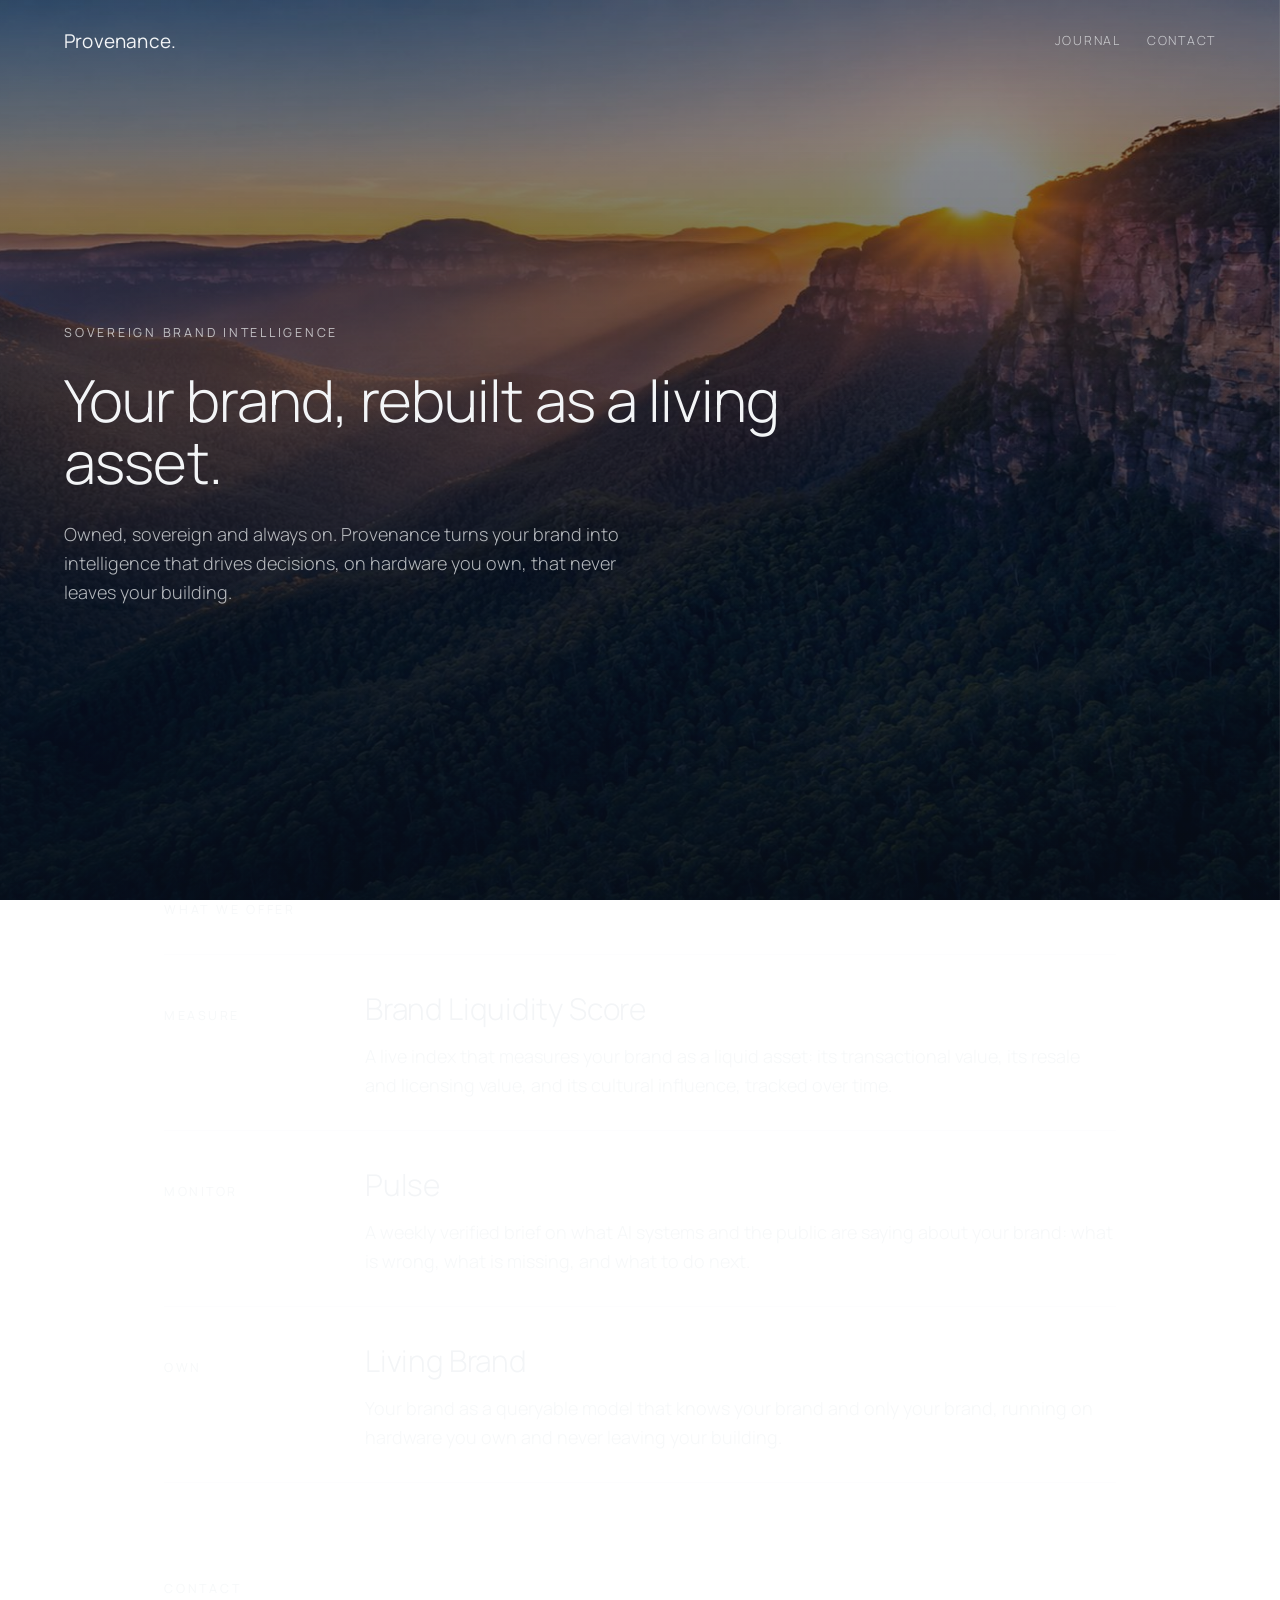
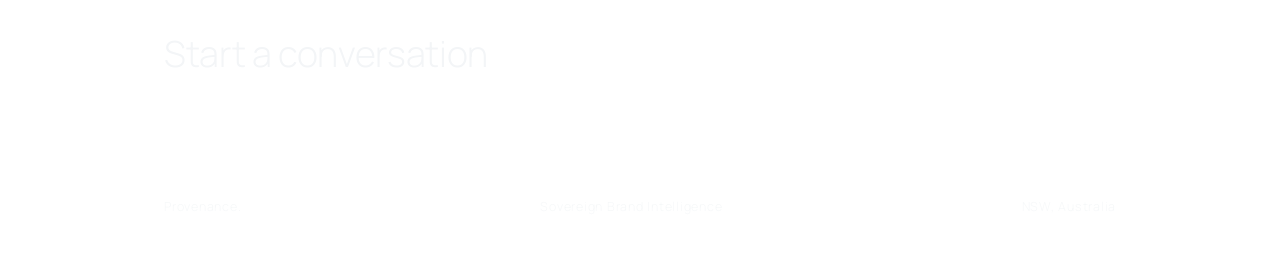
==== index.html @ 849bb7fc "Provenance Studio site + journal" ====
<!doctype html>
<html lang="en-AU">
<head>
<meta charset="utf-8">
<meta name="viewport" content="width=device-width, initial-scale=1">
<title>Provenance · Sovereign Brand Intelligence</title>
<meta name="description" content="Provenance rebuilds your brand as a living, sovereign asset. Owned, on hardware you control, never leaving your building.">
<link rel="canonical" href="https://provenancestudio.ai/">
<meta property="og:type" content="website">
<meta property="og:title" content="Provenance · Sovereign Brand Intelligence">
<meta property="og:description" content="Your brand, rebuilt as a living, sovereign asset. Owned, on hardware you control, never leaving your building.">
<meta property="og:url" content="https://provenancestudio.ai/">
<meta property="og:image" content="https://provenancestudio.ai/og.jpg">
<meta name="twitter:card" content="summary_large_image">
<meta name="twitter:title" content="Provenance · Sovereign Brand Intelligence">
<meta name="twitter:description" content="Your brand, rebuilt as a living, sovereign asset.">
<meta name="twitter:image" content="https://provenancestudio.ai/og.jpg">
<meta name="robots" content="index,follow,max-image-preview:large">
<meta name="author" content="Provenance Studio">
<link rel="alternate" type="text/plain" href="/llms.txt" title="llms.txt">
<script type="application/ld+json">
{
  "@context":"https://schema.org",
  "@type":"Organization",
  "name":"Provenance",
  "legalName":"Provenance Studio",
  "url":"https://provenancestudio.ai/",
  "slogan":"Sovereign Brand Intelligence",
  "description":"Provenance rebuilds a brand as a living, queryable asset: a model trained on the brand and only that brand, running on hardware the client owns, that never leaves the building and compounds in value over time.",
  "email":"pete@provenancestudio.ai",
  "areaServed":"AU",
  "address":{"@type":"PostalAddress","addressRegion":"NSW","addressCountry":"AU"},
  "founder":[{"@type":"Person","name":"Pete Galmes"},{"@type":"Person","name":"Alex Vitlin"}],
  "makesOffer":[
    {"@type":"Offer","itemOffered":{"@type":"Service","name":"Brand Liquidity Score","description":"A live index that measures a brand as a liquid asset: transactional value, resale and licensing value, and cultural influence, tracked over time."}},
    {"@type":"Offer","itemOffered":{"@type":"Service","name":"Pulse","description":"A weekly verified brief on what AI systems and the public are saying about a brand: what is wrong, what is missing, and what to do next."}},
    {"@type":"Offer","itemOffered":{"@type":"Service","name":"Living Brand","description":"A brand rebuilt as a queryable model that knows the brand and only that brand, running on hardware the client owns and never leaving their building."}}
  ]
}
</script>
<link rel="preconnect" href="https://fonts.googleapis.com">
<link rel="preconnect" href="https://fonts.gstatic.com" crossorigin>
<link href="https://fonts.googleapis.com/css2?family=Manrope:wght@300;400&display=swap" rel="stylesheet">
<style>
  :root{
    --copy:clamp(16px,1.55vw,18px);
    --white:#F3F5F7;
    --dim:rgba(243,245,247,.72);
    --line:rgba(243,245,247,.20);
    --maxw:1080px;
    --gutter:clamp(22px,5vw,64px);
    --font:"Manrope",system-ui,-apple-system,sans-serif;
  }
  *{box-sizing:border-box}
  html{-webkit-text-size-adjust:100%;scroll-behavior:smooth}
  body{margin:0;font-family:var(--font);font-weight:300;color:var(--white);
    font-size:var(--copy);line-height:1.62;-webkit-font-smoothing:antialiased}
  a{color:inherit}
  ::selection{background:rgba(243,245,247,.85);color:#0C1826}

  /* fixed photographic background + legibility scrim */
  .bg{position:fixed;inset:0;z-index:-2;
    background:url("[data-uri]") center/cover no-repeat}
  .scrim{position:fixed;inset:0;z-index:-1;
    background:linear-gradient(180deg,rgba(8,16,28,.42) 0%,rgba(8,16,28,.58) 42%,rgba(8,16,28,.78) 100%)}

  .wrap{max-width:var(--maxw);margin:0 auto;padding:0 var(--gutter)}
  .eyebrow{font-size:12.5px;font-weight:400;letter-spacing:.22em;text-transform:uppercase;color:var(--dim)}

  /* top bar */
  .top{display:flex;align-items:center;justify-content:space-between;
    padding:26px var(--gutter);position:absolute;top:0;left:0;right:0;z-index:5}
  .brand{font-size:19px;font-weight:400;letter-spacing:.01em;text-decoration:none}
  .top a.contact{text-decoration:none;color:var(--dim);letter-spacing:.14em;
    text-transform:uppercase;font-size:12.5px;transition:color .2s}
  .top a.contact:hover{color:var(--white)}

  /* hero */
  .hero{min-height:100svh;display:flex;flex-direction:column;justify-content:center;
    padding:120px var(--gutter) 90px}
  .hero-in{max-width:760px}
  .hero .eyebrow{margin-bottom:26px}
  .statement{font-weight:300;font-size:clamp(30px,5.4vw,58px);line-height:1.08;
    letter-spacing:-.015em;margin:0}
  .sub{margin:26px 0 0;max-width:54ch;color:var(--dim);font-weight:300}

  /* offerings */
  .offer{padding:0 0 96px}
  .offer .eyebrow{margin-bottom:34px}
  .item{padding:30px 0;border-top:1px solid var(--line);
    display:grid;grid-template-columns:150px 1fr;gap:clamp(16px,4vw,54px);align-items:baseline}
  .item:last-child{border-bottom:1px solid var(--line)}
  .item .tag{font-size:12.5px;letter-spacing:.2em;text-transform:uppercase;color:var(--dim);font-weight:400}
  .item h3{margin:0 0 8px;font-weight:300;font-size:clamp(23px,2.6vw,30px);letter-spacing:-.01em}
  .item p{margin:0;color:var(--dim);font-weight:300}
  @media(max-width:620px){.item{grid-template-columns:1fr;gap:10px;padding:26px 0}}

  /* contact */
  .contact-sec{padding:0 0 110px}
  .contact-sec .eyebrow{margin-bottom:26px}
  .mails{display:flex;flex-direction:column;gap:14px}
  .mails a{font-size:clamp(22px,3.4vw,36px);font-weight:300;letter-spacing:-.01em;
    text-decoration:none;width:fit-content;border-bottom:1px solid transparent;
    padding-bottom:2px;transition:border-color .2s}
  .mails a:hover{border-color:var(--white)}

  footer{padding:0 0 46px}
  .foot{display:flex;justify-content:space-between;flex-wrap:wrap;gap:8px;
    color:var(--dim);font-size:12.5px;letter-spacing:.06em}

  .topnav{display:flex;gap:26px;align-items:center}
  .topnav a{text-decoration:none;color:var(--dim);letter-spacing:.14em;text-transform:uppercase;font-size:12.5px;transition:color .2s}
  .topnav a:hover{color:var(--white)}
  a:focus-visible{outline:1px solid var(--white);outline-offset:4px}
  .rise{opacity:0;transform:translateY(14px);transition:opacity .8s ease,transform .8s ease}
  .rise.in{opacity:1;transform:none}
  @media(prefers-reduced-motion:reduce){.rise{opacity:1;transform:none;transition:none}html{scroll-behavior:auto}}
</style>
<script type="application/ld+json">
{"@context":"https://schema.org","@type":"WebSite","name":"Provenance","url":"https://provenancestudio.ai/","inLanguage":"en-AU","publisher":{"@type":"Organization","name":"Provenance"}}
</script>
</head>
<body id="top">
<div class="bg"></div><div class="scrim"></div>

<div class="top">
  <a class="brand" href="#top">Provenance.</a>
  <nav class="topnav">
    <a href="blog/">Journal</a>
    <a href="mailto:pete@provenancestudio.ai">Contact</a>
  </nav>
</div>

<header class="hero"><div class="hero-in">
  <div class="eyebrow rise">Sovereign Brand Intelligence</div>
  <h1 class="statement rise">Your brand, rebuilt as a living asset.</h1>
  <p class="sub rise">Owned, sovereign and always on. Provenance turns your brand into intelligence that drives decisions, on hardware you own, that never leaves your building.</p>
</div></header>

<section class="offer"><div class="wrap">
  <div class="eyebrow rise">What we offer</div>

  <div class="item rise">
    <div class="tag">Measure</div>
    <div>
      <h3>Brand Liquidity Score</h3>
      <p>A live index that measures your brand as a liquid asset: its transactional value, its resale and licensing value, and its cultural influence, tracked over time.</p>
    </div>
  </div>

  <div class="item rise">
    <div class="tag">Monitor</div>
    <div>
      <h3>Pulse</h3>
      <p>A weekly verified brief on what AI systems and the public are saying about your brand: what is wrong, what is missing, and what to do next.</p>
    </div>
  </div>

  <div class="item rise">
    <div class="tag">Own</div>
    <div>
      <h3>Living Brand</h3>
      <p>Your brand as a queryable model that knows your brand and only your brand, running on hardware you own and never leaving your building.</p>
    </div>
  </div>

</div></section>

<section id="contact" class="contact-sec"><div class="wrap">
  <div class="eyebrow rise">Contact</div>
  <div class="mails rise">
    <a href="mailto:pete@provenancestudio.ai">Start a conversation</a>
  </div>
</div></section>

<footer><div class="wrap"><div class="foot">
  <span>Provenance.</span>
  <span>Sovereign Brand Intelligence</span>
  <span>NSW, Australia</span>
</div></div></footer>

<script>
  const io=new IntersectionObserver((es)=>{es.forEach(e=>{if(e.isIntersecting){e.target.classList.add("in");io.unobserve(e.target)}})},{threshold:.12,rootMargin:"0px 0px -6% 0px"});
  document.querySelectorAll(".rise").forEach(el=>io.observe(el));
  window.addEventListener("load",()=>{document.querySelectorAll(".hero .rise").forEach((el,i)=>setTimeout(()=>el.classList.add("in"),90*i))});
</script>
</body>
</html>
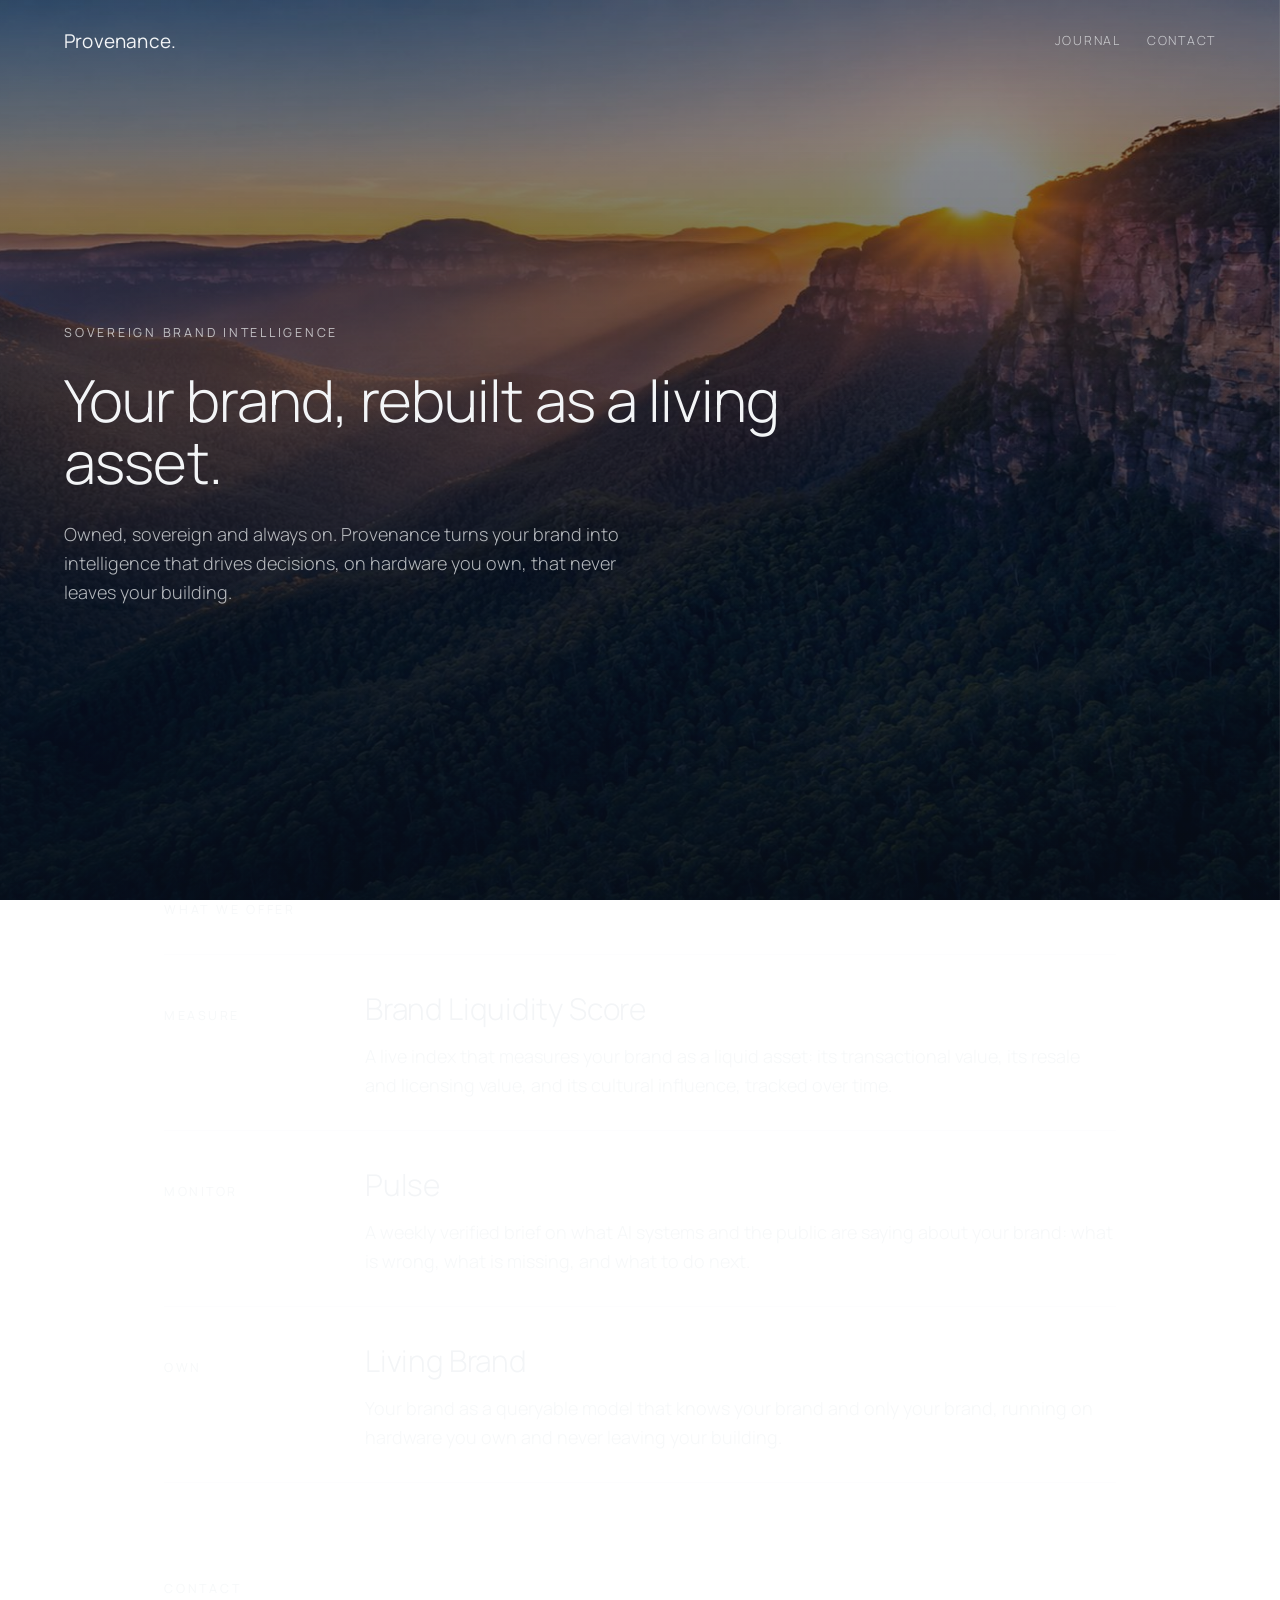
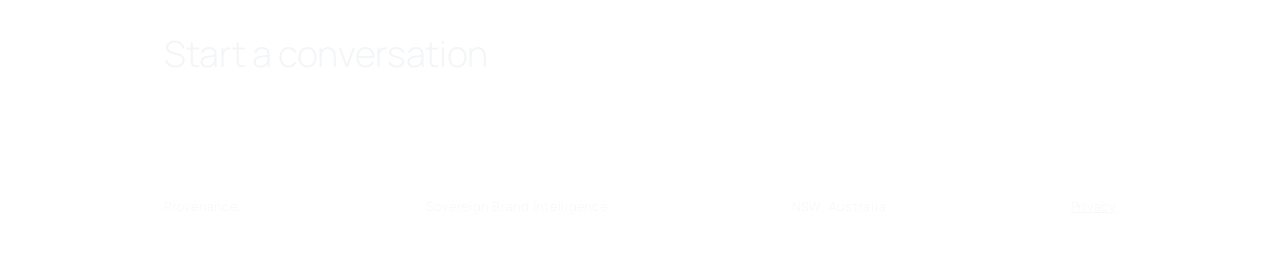
==== commit 90b0ff63: "Add privacy policy page Co-Authored-By: Claude Opus 5.5 <noreply@anthropic.com>" ====
--- a/index.html
+++ b/index.html
@@ -177,6 +177,7 @@
   <span>Provenance.</span>
   <span>Sovereign Brand Intelligence</span>
   <span>NSW, Australia</span>
+  <span><a href="privacy.html">Privacy</a></span>
 </div></div></footer>
 
 <script>
